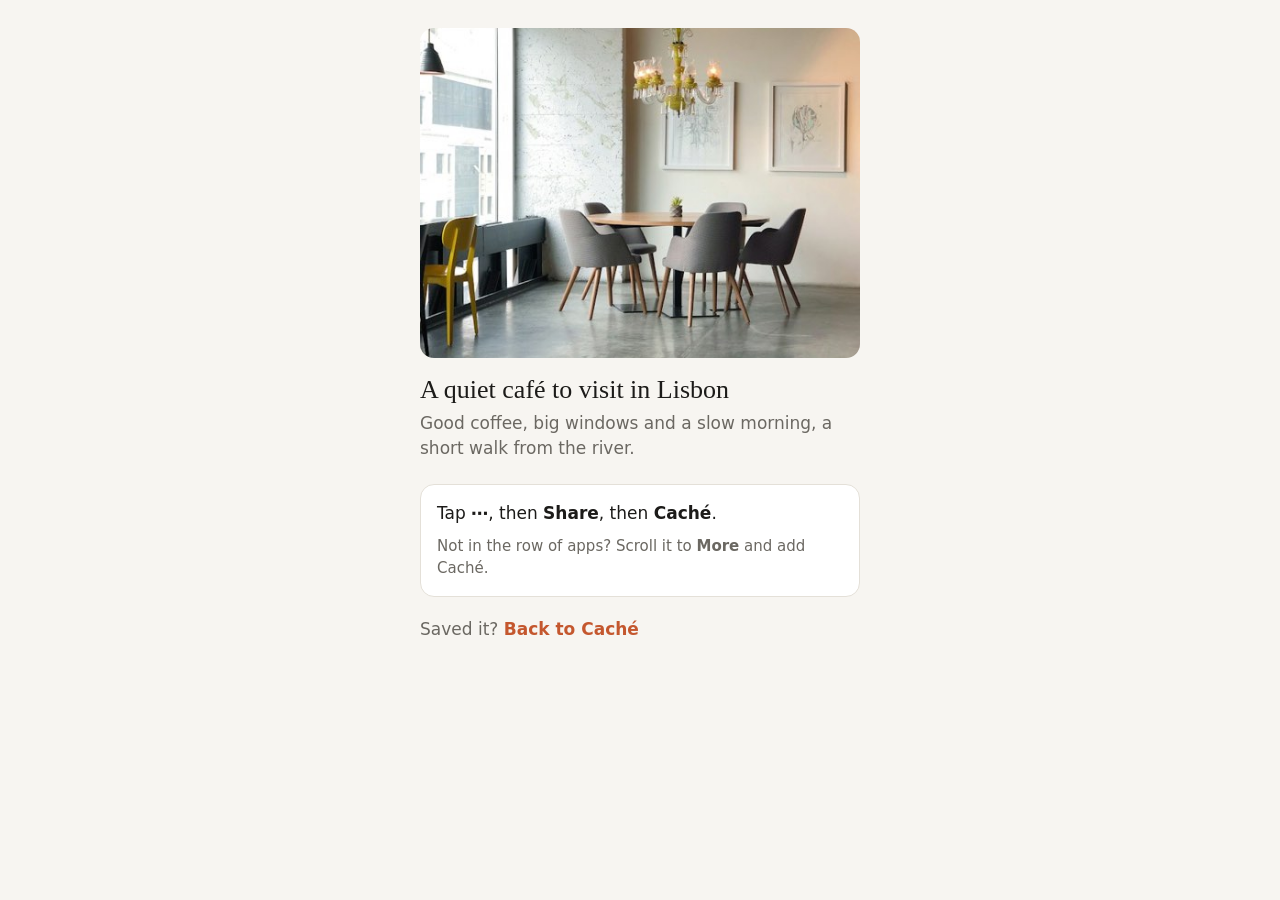
==== try/places.html @ c980d8e9 "Add onboarding practice pages, one sample find per answer Onboarding's Try It opens try/<interest>.h" ====
<!doctype html>
<html lang="en">
<head>
<meta charset="utf-8">
<meta name="viewport" content="width=device-width, initial-scale=1, viewport-fit=cover">
<meta name="robots" content="noindex">
<title>A quiet café to visit in Lisbon</title>
<meta name="description" content="Good coffee, big windows and a slow morning, a short walk from the river.">
<meta property="og:title" content="A quiet café to visit in Lisbon">
<meta property="og:description" content="Good coffee, big windows and a slow morning, a short walk from the river.">
<meta property="og:image" content="cafe.jpg">
<style>
  :root { --bg:#f7f5f1; --ink:#1c1b19; --muted:#6b6862; --card:#fff; --line:#e4e0d8; --accent:#c4572e; --on-accent:#fff; }
  @media (prefers-color-scheme: dark) {
    :root { --bg:#151412; --ink:#f2efe9; --muted:#a19d95; --card:#211f1c; --line:#34312c; --accent:#e27a50; --on-accent:#1c1b19; }
  }
  * { box-sizing:border-box; }
  html, body { overscroll-behavior:none; }
  body { margin:0; background:var(--bg); color:var(--ink);
    font:17px/1.45 -apple-system, BlinkMacSystemFont, "SF Pro Text", system-ui, sans-serif;
    padding:max(28px, env(safe-area-inset-top)) 20px 140px; -webkit-text-size-adjust:100%; }
  main { max-width:440px; margin:0 auto; }
  img { display:block; width:100%; aspect-ratio:4/3; object-fit:cover; border-radius:14px; }
  h1 { font:500 26px/1.2 ui-serif, Georgia, serif; margin:16px 0 6px; }
  p.lede { color:var(--muted); margin:0 0 24px; }
  .steps { background:var(--card); border:1px solid var(--line); border-radius:14px; padding:16px; }
  .steps b { font-weight:600; }
  .hint { margin:10px 0 0; color:var(--muted); font-size:15px; }
  .back { margin:20px 0 0; color:var(--muted); }
  .back a { color:var(--accent); font-weight:600; text-decoration:none; }
  .pointer { position:fixed; z-index:10; bottom:2px; right:22px; display:flex; flex-direction:column;
    align-items:flex-end; gap:2px; pointer-events:none; }
  .pointer[hidden] { display:none; }
  .pointer .label { background:var(--accent); color:var(--on-accent); font-size:14px; font-weight:600;
    padding:5px 11px; border-radius:999px; white-space:nowrap; box-shadow:0 2px 10px rgba(0,0,0,.18); }
  .pointer svg { width:34px; height:48px; color:var(--accent); display:block; margin-right:12px; }
  .pointer .bob { animation:bob 1.1s ease-in-out infinite; display:flex; flex-direction:column; align-items:flex-end; gap:2px; }
  @keyframes bob { 0%,100% { transform:translateY(-6px); } 50% { transform:translateY(4px); } }
  @media (prefers-reduced-motion: reduce) { .pointer .bob { animation:none; } }
</style>
</head>
<body>
<main>
  <img src="cafe.jpg" alt="">
  <h1>A quiet café to visit in Lisbon</h1>
  <p class="lede">Good coffee, big windows and a slow morning, a short walk from the river.</p>
  <div class="steps">Tap <b>⋯</b>, then <b>Share</b>, then <b>Caché</b>.
    <p class="hint">Not in the row of apps? Scroll it to <b>More</b> and add Caché.</p>
  </div>
  <p class="back">Saved it? <a href="cache-bookmarks-7f4d9a://onboarding">Back to Caché</a></p>
</main>

<div class="pointer" id="pointer" hidden aria-hidden="true">
  <div class="bob">
    <span class="label">Tap ⋯</span>
    <svg viewBox="0 0 34 48" fill="none" stroke="currentColor" stroke-width="3.5" stroke-linecap="round" stroke-linejoin="round"><path d="M17 3v40M5 31l12 12 12-12"/></svg>
  </div>
</div>

<script>
(() => {
  // Only Safari's compact layout (iOS 26, portrait iPhone) keeps ⋯ at the
  // bottom right, where the pointer aims. Elsewhere the words do the work.
  // Measured like safari.html: compact leaves about 145pt of browser chrome.
  const ua = navigator.userAgent;
  const iPad = /iPad/.test(ua) || (/Macintosh/.test(ua) && navigator.maxTouchPoints > 1);
  const version = parseInt((ua.match(/Version\/(\d+)/) || [])[1] || "0", 10);
  const portrait = innerHeight > innerWidth;
  const chrome = Math.max(screen.width, screen.height) - innerHeight;
  document.getElementById("pointer").hidden = iPad || !portrait || version < 26 || chrome >= 175;
})();
</script>
</body>
</html>
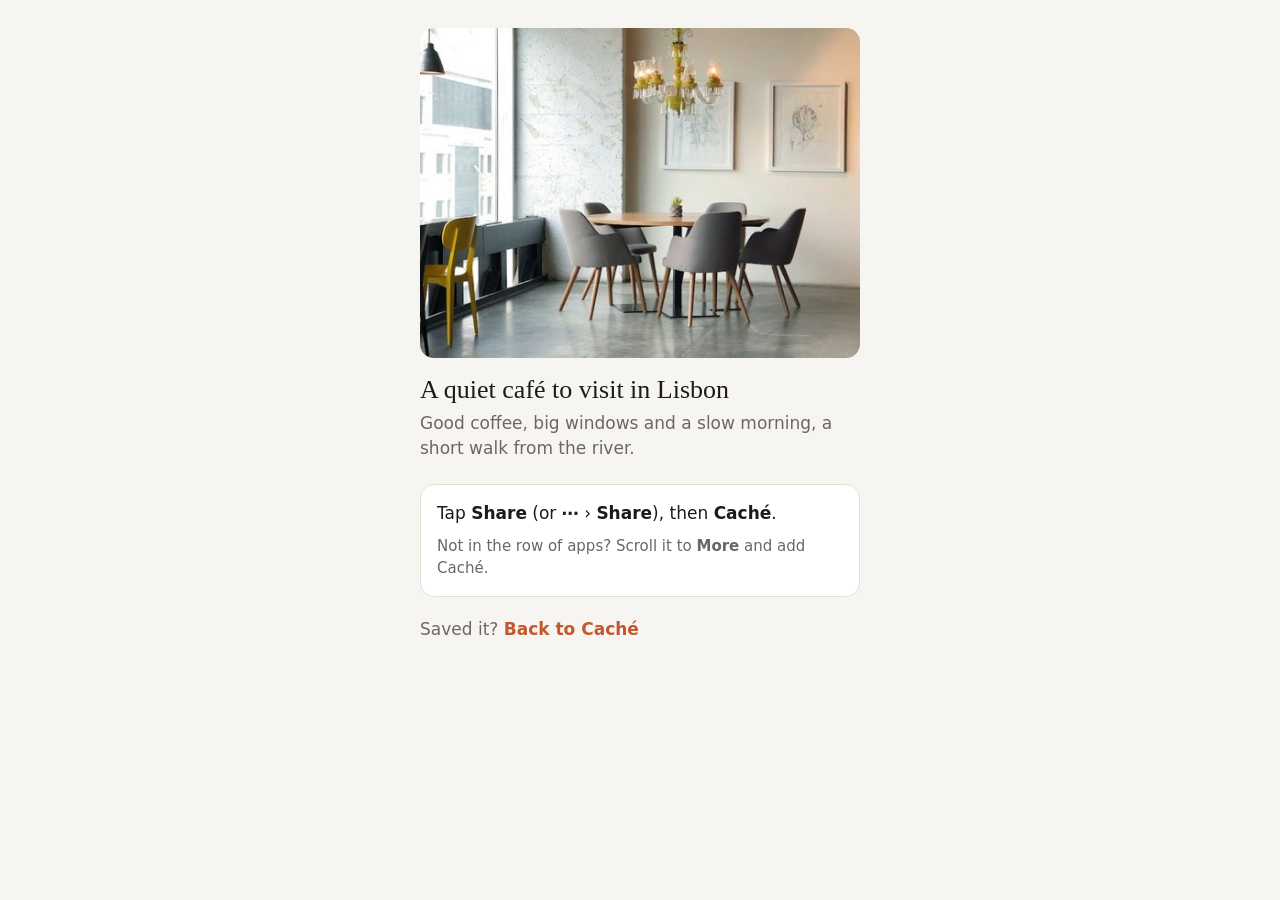
==== commit 5329aa85: "Practice pages name Share before ⋯ Co-Authored-By: Claude Opus 5.5 <noreply@anthropic.com>" ====
--- a/try/places.html
+++ b/try/places.html
@@ -44,7 +44,7 @@
   <img src="cafe.jpg" alt="">
   <h1>A quiet café to visit in Lisbon</h1>
   <p class="lede">Good coffee, big windows and a slow morning, a short walk from the river.</p>
-  <div class="steps">Tap <b>⋯</b>, then <b>Share</b>, then <b>Caché</b>.
+  <div class="steps">Tap <b>Share</b> (or <b>⋯</b> › <b>Share</b>), then <b>Caché</b>.
     <p class="hint">Not in the row of apps? Scroll it to <b>More</b> and add Caché.</p>
   </div>
   <p class="back">Saved it? <a href="cache-bookmarks-7f4d9a://onboarding">Back to Caché</a></p>
